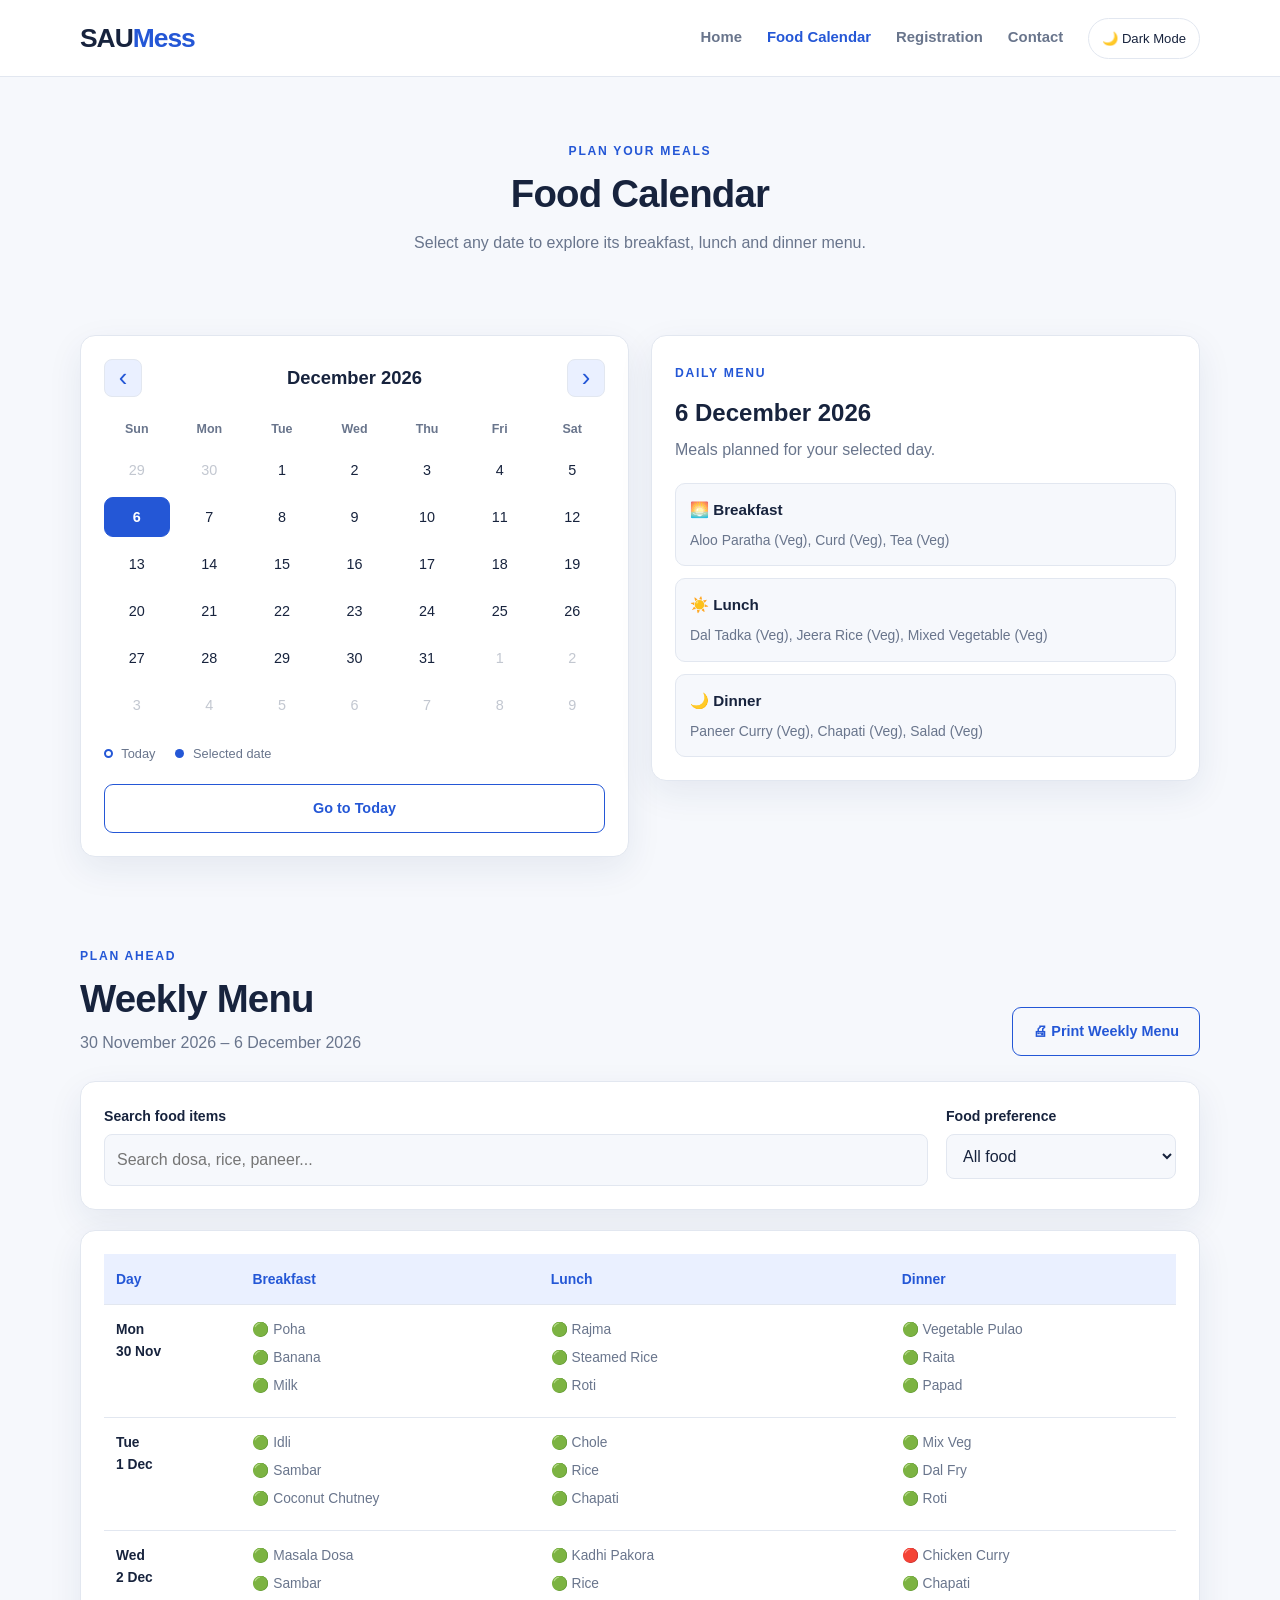
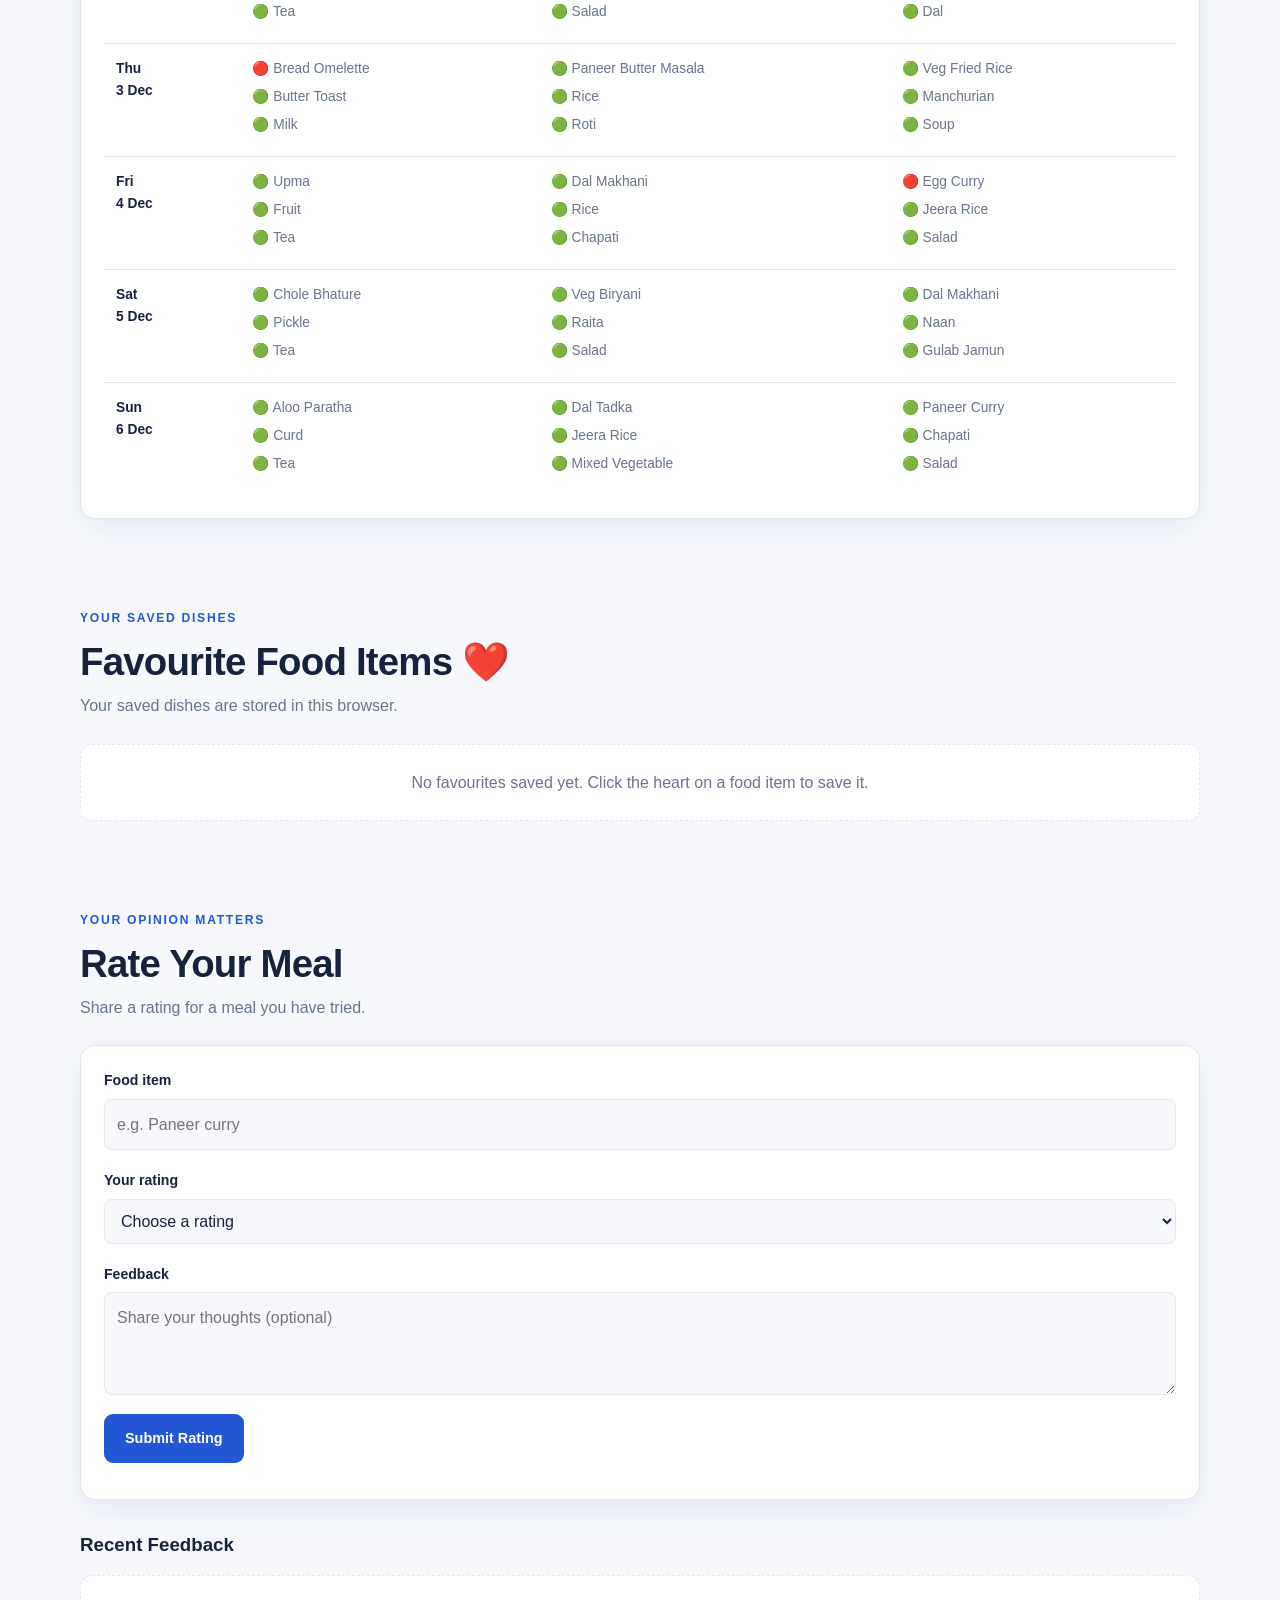
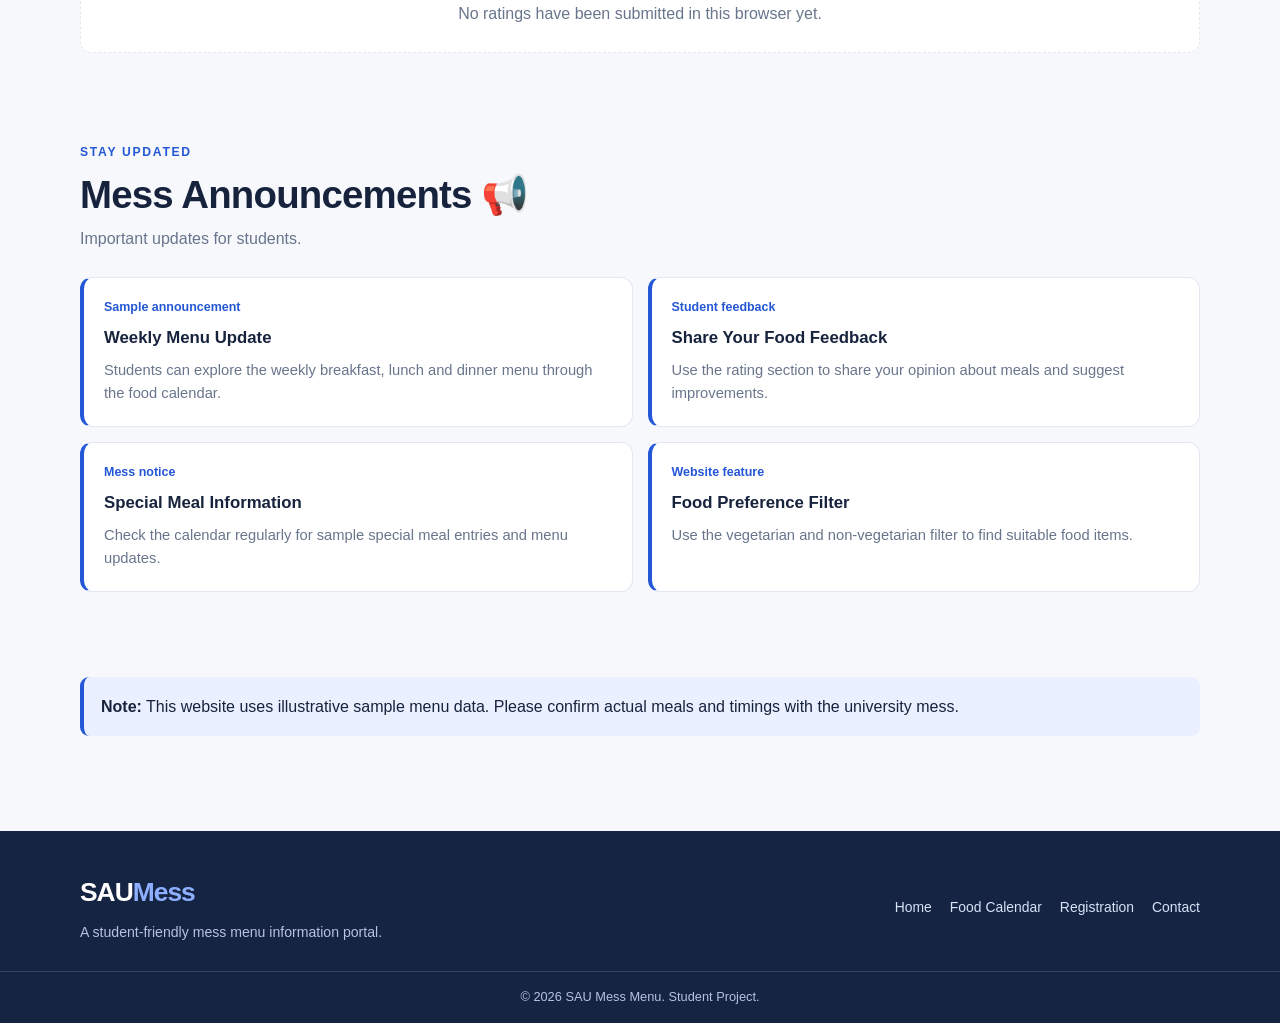
==== events.html @ 502792f8 "Add files via upload" ====
<!DOCTYPE html>
<html lang="en">
<head>
    <meta charset="UTF-8">
    <meta name="viewport" content="width=device-width, initial-scale=1.0">
    <title>Food Calendar | SAU Mess Menu</title>
    <link rel="stylesheet" href="style.css">
    <script src="script.js" defer></script>
</head>
<body>

<header class="site-header">
    <nav class="navbar container">
        <a href="index.html" class="logo">SAU<span>Mess</span></a>
        <button class="menu-toggle" id="menuToggle" aria-label="Toggle navigation">☰</button>

        <div class="nav-links" id="navLinks">
            <a href="index.html">Home</a>
            <a class="active" href="events.html">Food Calendar</a>
            <a href="registration.html">Registration</a>
            <a href="contact.html">Contact</a>
            <button class="theme-toggle" id="themeToggle" type="button">🌙 Dark Mode</button>
        </div>
    </nav>
</header>

<main class="container page-main">

    <section class="page-heading">
        <span class="eyebrow">PLAN YOUR MEALS</span>
        <h1>Food Calendar</h1>
        <p>Select any date to explore its breakfast, lunch and dinner menu.</p>
    </section>

    <section class="calendar-layout section">
        <div class="panel calendar-panel">
            <div class="calendar-top">
                <button class="icon-button" id="prevMonth" type="button" aria-label="Previous month">‹</button>
                <h2 id="monthYear">Month Year</h2>
                <button class="icon-button" id="nextMonth" type="button" aria-label="Next month">›</button>
            </div>

            <div class="calendar-weekdays">
                <span>Sun</span><span>Mon</span><span>Tue</span>
                <span>Wed</span><span>Thu</span><span>Fri</span><span>Sat</span>
            </div>

            <div class="calendar-days" id="calendarDays"></div>

            <div class="calendar-legend">
                <span><i class="legend-dot today-dot"></i> Today</span>
                <span><i class="legend-dot selected-dot"></i> Selected date</span>
            </div>

            <button class="btn btn-outline full-width" id="goToday" type="button">
                Go to Today
            </button>
        </div>

        <div class="panel selected-menu-panel">
            <span class="eyebrow">DAILY MENU</span>
            <h2 id="selectedDateText">Select a date</h2>
            <p class="muted-text">Meals planned for your selected day.</p>

            <div id="selectedMeals" class="selected-meals">
                <p class="muted-text">Choose a date from the calendar.</p>
            </div>
        </div>
    </section>

    <section class="section" id="weekly">
        <div class="section-heading">
            <div>
                <span class="eyebrow">PLAN AHEAD</span>
                <h2>Weekly Menu</h2>
                <p class="muted-text" id="weekRange">Select a date to view its week.</p>
            </div>
            <button class="btn btn-outline" id="printWeek" type="button">🖨 Print Weekly Menu</button>
        </div>

        <div class="panel filter-panel">
            <div class="search-box">
                <label for="menuSearch">Search food items</label>
                <input type="search" id="menuSearch" placeholder="Search dosa, rice, paneer...">
            </div>

            <div class="filter-box">
                <label for="foodFilter">Food preference</label>
                <select id="foodFilter">
                    <option value="all">All food</option>
                    <option value="veg">Vegetarian</option>
                    <option value="nonveg">Non-vegetarian</option>
                </select>
            </div>
        </div>

        <div class="weekly-menu-wrap panel" id="weeklyMenuWrap">
            <div id="weeklyMenu" class="weekly-menu">
                <p class="muted-text">Loading weekly menu...</p>
            </div>
        </div>
    </section>

    <section class="section" id="favourites">
        <div class="section-heading">
            <div>
                <span class="eyebrow">YOUR SAVED DISHES</span>
                <h2>Favourite Food Items ❤️</h2>
                <p class="muted-text">Your saved dishes are stored in this browser.</p>
            </div>
        </div>
        <div class="meal-grid" id="favouritesList">
            <p class="muted-text">You haven't saved any favourites yet.</p>
        </div>
    </section>

    <section class="section" id="feedback">
        <div class="section-heading">
            <div>
                <span class="eyebrow">YOUR OPINION MATTERS</span>
                <h2>Rate Your Meal</h2>
                <p class="muted-text">Share a rating for a meal you have tried.</p>
            </div>
        </div>

        <form id="ratingForm" class="panel form-card">
            <div class="form-group">
                <label for="ratingFood">Food item</label>
                <input type="text" id="ratingFood" placeholder="e.g. Paneer curry" required>
            </div>

            <div class="form-group">
                <label for="ratingScore">Your rating</label>
                <select id="ratingScore" required>
                    <option value="">Choose a rating</option>
                    <option value="5">★★★★★ - Excellent</option>
                    <option value="4">★★★★ - Very good</option>
                    <option value="3">★★★ - Good</option>
                    <option value="2">★★ - Needs improvement</option>
                    <option value="1">★ - Poor</option>
                </select>
            </div>

            <div class="form-group">
                <label for="ratingComment">Feedback</label>
                <textarea id="ratingComment" rows="3" placeholder="Share your thoughts (optional)"></textarea>
            </div>

            <button class="btn btn-primary" type="submit">Submit Rating</button>
            <p id="ratingMessage" class="form-message" aria-live="polite"></p>
        </form>

        <div class="feedback-results">
            <h3>Recent Feedback</h3>
            <div id="ratingList" class="rating-list"></div>
        </div>
    </section>

    <section class="section" id="announcements">
        <div class="section-heading">
            <div>
                <span class="eyebrow">STAY UPDATED</span>
                <h2>Mess Announcements 📢</h2>
                <p class="muted-text">Important updates for students.</p>
            </div>
        </div>
        <div class="announcement-list" id="announcementList"></div>
    </section>

    <section class="section">
        <div class="info-note">
            <strong>Note:</strong> This website uses illustrative sample menu data.
            Please confirm actual meals and timings with the university mess.
        </div>
    </section>

</main>

<footer class="site-footer">
    <div class="container footer-content">
        <div>
            <a href="index.html" class="logo footer-logo">SAU<span>Mess</span></a>
            <p>A student-friendly mess menu information portal.</p>
        </div>
        <div class="footer-links">
            <a href="index.html">Home</a>
            <a href="events.html">Food Calendar</a>
            <a href="registration.html">Registration</a>
            <a href="contact.html">Contact</a>
        </div>
    </div>
    <p class="copyright">© <span class="current-year"></span> SAU Mess Menu. Student Project.</p>
</footer>

</body>
</html>
---- style.css ----
/* =====================================
   SAU MESS MENU - MAIN STYLESHEET
===================================== */

:root {
    --primary: #2457d6;
    --primary-dark: #173fa8;
    --primary-light: #eaf0ff;
    --accent: #f2a93b;
    --background: #f6f8fc;
    --surface: #ffffff;
    --text: #17233d;
    --muted: #69758c;
    --border: #e2e7f0;
    --success: #23865b;
    --danger: #c34c4c;
    --shadow: 0 12px 35px rgba(30, 55, 100, 0.08);
}

body.dark-mode {
    --primary: #82a5ff;
    --primary-dark: #a9c0ff;
    --primary-light: #243453;
    --accent: #f4bd68;
    --background: #111827;
    --surface: #1c2739;
    --text: #eef3ff;
    --muted: #a8b4c9;
    --border: #354158;
    --success: #64d6a0;
    --danger: #ff8989;
    --shadow: 0 12px 35px rgba(0, 0, 0, 0.18);
}

* {
    margin: 0;
    padding: 0;
    box-sizing: border-box;
}

html {
    scroll-behavior: smooth;
}

body {
    font-family: Arial, Helvetica, sans-serif;
    background: var(--background);
    color: var(--text);
    line-height: 1.6;
    transition: background 0.25s, color 0.25s;
}

a {
    color: inherit;
    text-decoration: none;
}

button,
input,
select,
textarea {
    font: inherit;
}

button {
    cursor: pointer;
}

.container {
    width: min(1120px, 90%);
    margin: auto;
}

.section {
    padding-top: 65px;
    padding-bottom: 20px;
}

.muted-text {
    color: var(--muted);
}

.eyebrow {
    display: inline-block;
    color: var(--primary);
    font-size: 0.76rem;
    font-weight: 800;
    letter-spacing: 1.7px;
    margin-bottom: 10px;
}

/* HEADER AND NAVIGATION */

.site-header {
    background: var(--surface);
    border-bottom: 1px solid var(--border);
    position: sticky;
    top: 0;
    z-index: 100;
}

.navbar {
    min-height: 76px;
    display: flex;
    align-items: center;
    justify-content: space-between;
    gap: 20px;
}

.logo {
    font-size: 1.65rem;
    font-weight: 900;
    color: var(--text);
    letter-spacing: -1px;
}

.logo span {
    color: var(--primary);
}

.nav-links {
    display: flex;
    align-items: center;
    gap: 25px;
}

.nav-links a {
    color: var(--muted);
    font-size: 0.93rem;
    font-weight: 600;
    transition: color 0.2s;
}

.nav-links a:hover,
.nav-links a.active {
    color: var(--primary);
}

.theme-toggle {
    border: 1px solid var(--border);
    background: var(--surface);
    color: var(--text);
    border-radius: 30px;
    padding: 9px 13px;
    font-size: 0.82rem;
}

.menu-toggle {
    display: none;
    background: var(--primary-light);
    color: var(--primary);
    border: none;
    border-radius: 8px;
    padding: 8px 12px;
    font-size: 1.3rem;
}

/* BUTTONS */

.btn {
    display: inline-flex;
    justify-content: center;
    align-items: center;
    gap: 8px;
    border: 1px solid transparent;
    border-radius: 9px;
    padding: 12px 20px;
    font-weight: 700;
    font-size: 0.9rem;
    transition: 0.2s;
    cursor: pointer;
}

.btn-primary {
    color: white;
    background: var(--primary);
}

.btn-primary:hover {
    background: var(--primary-dark);
    transform: translateY(-2px);
}

.btn-outline {
    color: var(--primary);
    border-color: var(--primary);
    background: transparent;
}

.btn-outline:hover {
    background: var(--primary-light);
}

.btn-light {
    background: white;
    color: #2457d6;
}

.full-width {
    width: 100%;
}

/* HERO SECTION */

.hero {
    background:
        radial-gradient(circle at 85% 20%, rgba(255,255,255,0.65), transparent 28%),
        linear-gradient(125deg, #e8efff, #f6f8fc 70%);
    overflow: hidden;
}

body.dark-mode .hero {
    background: linear-gradient(125deg, #202e49, #111827 75%);
}

.hero-content {
    min-height: 465px;
    display: grid;
    grid-template-columns: 1.15fr 0.85fr;
    align-items: center;
    gap: 35px;
    padding-top: 50px;
    padding-bottom: 50px;
}

.hero h1 {
    font-size: clamp(2.5rem, 5vw, 4.2rem);
    line-height: 1.12;
    letter-spacing: -2px;
    margin-bottom: 20px;
}

.hero h1 span {
    color: var(--primary);
}

.hero-text p {
    color: var(--muted);
    max-width: 550px;
    margin-bottom: 27px;
    font-size: 1.05rem;
}

.hero-buttons {
    display: flex;
    flex-wrap: wrap;
    gap: 12px;
}

.hero-visual {
    min-height: 320px;
    display: flex;
    align-items: center;
    justify-content: center;
    position: relative;
}

.food-illustration {
    height: 245px;
    width: 245px;
    display: grid;
    place-items: center;
    border-radius: 50%;
    background: white;
    box-shadow: 0 20px 60px rgba(36, 87, 214, 0.16);
    font-size: 8rem;
}

.floating-note {
    position: absolute;
    bottom: 28px;
    right: 0;
    background: var(--surface);
    border: 1px solid var(--border);
    box-shadow: var(--shadow);
    border-radius: 12px;
    padding: 13px 18px;
    font-weight: 700;
    color: var(--primary);
}

/* SECTION HEADINGS */

.section-heading {
    display: flex;
    justify-content: space-between;
    align-items: end;
    gap: 20px;
    margin-bottom: 25px;
}

.section-heading h2,
.page-heading h1 {
    font-size: clamp(1.8rem, 3vw, 2.5rem);
    letter-spacing: -0.8px;
    line-height: 1.2;
}

.section-heading p {
    margin-top: 8px;
    color: var(--muted);
}

.centered {
    display: flex;
    flex-direction: column;
    align-items: center;
    text-align: center;
}

.text-link {
    color: var(--primary);
    font-weight: 700;
    white-space: nowrap;
}

/* MEAL CARDS */

.meal-grid {
    display: grid;
    grid-template-columns: repeat(3, 1fr);
    gap: 20px;
}

.meal-card {
    background: var(--surface);
    border: 1px solid var(--border);
    border-radius: 15px;
    padding: 23px;
    box-shadow: var(--shadow);
    min-width: 0;
}

.meal-card-top {
    display: flex;
    align-items: center;
    justify-content: space-between;
    gap: 10px;
    margin-bottom: 14px;
}

.meal-icon {
    font-size: 1.8rem;
}

.meal-card h3 {
    margin-bottom: 12px;
    font-size: 1.15rem;
}

.meal-card ul {
    list-style: none;
    display: grid;
    gap: 9px;
}

.meal-card li {
    display: flex;
    align-items: center;
    gap: 9px;
    font-size: 0.91rem;
    color: var(--muted);
}

.food-dot {
    height: 9px;
    width: 9px;
    display: inline-block;
    flex-shrink: 0;
    border-radius: 50%;
    border: 1.5px solid #23865b;
}

.food-dot.veg {
    background: #23865b;
}

.food-dot.nonveg {
    background: #d94b4b;
    border-color: #d94b4b;
}

.meal-card-bottom {
    border-top: 1px solid var(--border);
    padding-top: 13px;
    margin-top: 15px;
    display: flex;
    align-items: center;
    justify-content: space-between;
    gap: 10px;
    color: var(--muted);
    font-size: 0.82rem;
}

.favorite-button {
    background: var(--primary-light);
    border: none;
    border-radius: 20px;
    padding: 7px 11px;
    color: var(--primary);
    font-size: 0.84rem;
}

.favorite-button.saved {
    color: #d94b6a;
}

.empty-state {
    background: var(--surface);
    border: 1px dashed var(--border);
    color: var(--muted);
    border-radius: 12px;
    padding: 25px;
    text-align: center;
    grid-column: 1 / -1;
}

/* FEATURES */

.features-section {
    background: var(--surface);
    margin-top: 50px;
    padding-bottom: 65px;
}

.feature-grid {
    display: grid;
    grid-template-columns: repeat(4, 1fr);
    gap: 17px;
    margin-top: 28px;
}

.feature-card {
    background: var(--background);
    border: 1px solid var(--border);
    padding: 24px;
    border-radius: 14px;
    transition: transform 0.2s, box-shadow 0.2s;
}

.feature-card:hover {
    transform: translateY(-5px);
    box-shadow: var(--shadow);
}

.feature-icon {
    font-size: 2rem;
    display: inline-block;
    margin-bottom: 12px;
}

.feature-card h3 {
    margin-bottom: 8px;
}

.feature-card p {
    color: var(--muted);
    font-size: 0.9rem;
    margin-bottom: 15px;
}

.feature-card a {
    color: var(--primary);
    font-size: 0.87rem;
    font-weight: 700;
}

/* ANNOUNCEMENTS */

.announcement-preview {
    display: flex;
    align-items: center;
    justify-content: space-between;
    gap: 20px;
    margin-bottom: 20px;
}

.announcement-preview p {
    color: var(--muted);
    margin-top: 7px;
}

.announcement-list {
    display: grid;
    grid-template-columns: repeat(2, 1fr);
    gap: 15px;
}

.announcement-card {
    background: var(--surface);
    border: 1px solid var(--border);
    border-left: 4px solid var(--primary);
    border-radius: 12px;
    padding: 20px;
}

.announcement-card h3 {
    margin-bottom: 7px;
    font-size: 1.05rem;
}

.announcement-card p {
    color: var(--muted);
    font-size: 0.92rem;
}

.announcement-date {
    display: block;
    color: var(--primary);
    font-size: 0.78rem;
    font-weight: 700;
    margin-bottom: 7px;
}

/* CTA */

.cta-banner {
    background: linear-gradient(110deg, #2457d6, #527fe8);
    color: white;
    border-radius: 18px;
    padding: 35px;
    display: flex;
    align-items: center;
    justify-content: space-between;
    gap: 20px;
}

.cta-banner h2 {
    font-size: 1.8rem;
}

.cta-banner p {
    opacity: 0.9;
    margin-top: 7px;
}

/* PAGE HEADINGS */

.page-main {
    min-height: 70vh;
}

.page-heading {
    text-align: center;
    padding-top: 60px;
    padding-bottom: 15px;
}

.page-heading p {
    color: var(--muted);
    margin-top: 12px;
}

/* PANELS AND CALENDAR */

.panel {
    background: var(--surface);
    border: 1px solid var(--border);
    border-radius: 15px;
    padding: 23px;
    box-shadow: var(--shadow);
}

.calendar-layout {
    display: grid;
    grid-template-columns: 1fr 1fr;
    align-items: start;
    gap: 22px;
}

.calendar-top {
    display: flex;
    justify-content: space-between;
    align-items: center;
    margin-bottom: 23px;
    gap: 10px;
}

.calendar-top h2 {
    font-size: 1.15rem;
    text-align: center;
}

.icon-button {
    border: 1px solid var(--border);
    color: var(--primary);
    background: var(--primary-light);
    border-radius: 8px;
    height: 38px;
    width: 38px;
    font-size: 1.6rem;
    line-height: 1;
}

.calendar-weekdays,
.calendar-days {
    display: grid;
    grid-template-columns: repeat(7, 1fr);
    gap: 7px;
    text-align: center;
}

.calendar-weekdays {
    color: var(--muted);
    font-size: 0.78rem;
    font-weight: 700;
    margin-bottom: 10px;
}

.calendar-day {
    min-height: 40px;
    border: 1px solid transparent;
    border-radius: 9px;
    background: transparent;
    color: var(--text);
    font-size: 0.9rem;
}

.calendar-day:hover {
    background: var(--primary-light);
}

.calendar-day.today {
    border-color: var(--primary);
    color: var(--primary);
    font-weight: 800;
}

.calendar-day.selected {
    background: var(--primary);
    color: white;
    font-weight: 800;
}

.calendar-day.other-month {
    color: var(--muted);
    opacity: 0.4;
}

.calendar-legend {
    display: flex;
    gap: 20px;
    margin: 19px 0;
    color: var(--muted);
    font-size: 0.8rem;
}

.legend-dot {
    height: 9px;
    width: 9px;
    display: inline-block;
    border-radius: 50%;
    margin-right: 5px;
}

.today-dot {
    background: transparent;
    border: 2px solid var(--primary);
}

.selected-dot {
    background: var(--primary);
}

.selected-menu-panel h2 {
    margin-bottom: 5px;
}

.selected-meals {
    display: grid;
    gap: 12px;
    margin-top: 20px;
}

.selected-meal {
    padding: 14px;
    background: var(--background);
    border: 1px solid var(--border);
    border-radius: 10px;
}

.selected-meal h3 {
    font-size: 0.95rem;
    margin-bottom: 7px;
}

.selected-meal p {
    color: var(--muted);
    font-size: 0.87rem;
}

/* SEARCH AND FILTERS */

.filter-panel {
    display: grid;
    grid-template-columns: 1fr 230px;
    gap: 18px;
    margin-bottom: 20px;
}

.form-group,
.search-box,
.filter-box {
    display: flex;
    flex-direction: column;
    gap: 7px;
}

.form-group label,
.search-box label,
.filter-box label {
    font-size: 0.88rem;
    font-weight: 700;
}

input,
select,
textarea {
    width: 100%;
    border: 1px solid var(--border);
    background: var(--background);
    color: var(--text);
    border-radius: 8px;
    padding: 12px;
    outline: none;
}

input:focus,
select:focus,
textarea:focus {
    border-color: var(--primary);
    box-shadow: 0 0 0 3px rgba(36, 87, 214, 0.1);
}

textarea {
    resize: vertical;
}

/* WEEKLY MENU */

.weekly-menu-wrap {
    overflow-x: auto;
}

.weekly-menu {
    min-width: 700px;
}

.weekly-table {
    width: 100%;
    border-collapse: collapse;
    text-align: left;
}

.weekly-table th,
.weekly-table td {
    border-bottom: 1px solid var(--border);
    padding: 14px 12px;
    vertical-align: top;
}

.weekly-table th {
    background: var(--primary-light);
    color: var(--primary);
    font-size: 0.87rem;
}

.weekly-table td {
    font-size: 0.86rem;
}

.weekly-table tr:last-child td {
    border-bottom: none;
}

.weekly-day {
    font-weight: 800;
    white-space: nowrap;
}

.weekly-food {
    display: block;
    margin-bottom: 6px;
    color: var(--muted);
}

/* FORMS */

.form-section {
    max-width: 820px;
    margin: 30px auto 70px;
}

.form-card h2 {
    margin-bottom: 23px;
}

.form-grid {
    display: grid;
    grid-template-columns: 1fr 1fr;
    gap: 20px;
}

.form-card .form-group {
    margin-bottom: 19px;
}

.checkbox-label {
    display: flex;
    align-items: center;
    gap: 10px;
    color: var(--muted);
    font-size: 0.9rem;
    margin: 10px 0 20px;
}

.checkbox-label input {
    width: auto;
    accent-color: var(--primary);
}

.form-message {
    margin-top: 13px;
    font-size: 0.9rem;
    font-weight: 700;
}

.form-message.success {
    color: var(--success);
}

.form-message.error {
    color: var(--danger);
}

.small-note {
    margin-top: 15px;
    font-size: 0.79rem;
    color: var(--muted);
}

/* RATING SECTION */

.feedback-results {
    margin-top: 30px;
}

.feedback-results h3 {
    margin-bottom: 15px;
}

.rating-list {
    display: grid;
    gap: 12px;
}

.rating-entry {
    background: var(--surface);
    border: 1px solid var(--border);
    padding: 17px;
    border-radius: 11px;
}

.rating-entry strong {
    display: block;
    margin-bottom: 5px;
}

.rating-stars {
    color: #e7a323;
    letter-spacing: 2px;
}

.rating-entry p {
    color: var(--muted);
    font-size: 0.88rem;
    margin-top: 5px;
}

/* CONTACT PAGE */

.contact-layout {
    display: grid;
    grid-template-columns: 0.8fr 1.2fr;
    gap: 25px;
    align-items: start;
    padding-bottom: 60px;
}

.contact-info {
    display: grid;
    gap: 15px;
}

.contact-card {
    padding: 22px;
    background: var(--surface);
    border: 1px solid var(--border);
    border-radius: 13px;
}

.contact-card p {
    color: var(--muted);
    font-size: 0.9rem;
}

/* FAVOURITES AND NOTES */

.info-note {
    background: var(--primary-light);
    border-left: 4px solid var(--primary);
    border-radius: 9px;
    padding: 17px;
    color: var(--text);
}

/* FOOTER */

.site-footer {
    background: #152443;
    color: #eaf0ff;
    margin-top: 75px;
    padding: 40px 0 15px;
}

.footer-content {
    display: flex;
    justify-content: space-between;
    align-items: center;
    gap: 25px;
}

.footer-logo {
    color: white;
}

.footer-logo span {
    color: #8eafff;
}

.footer-content p {
    color: #b6c3df;
    font-size: 0.88rem;
    margin-top: 7px;
}

.footer-links {
    display: flex;
    flex-wrap: wrap;
    gap: 18px;
}

.footer-links a {
    color: #d9e2f7;
    font-size: 0.87rem;
}

.footer-links a:hover {
    color: white;
}

.copyright {
    border-top: 1px solid rgba(255,255,255,0.15);
    text-align: center;
    color: #b6c3df;
    font-size: 0.8rem;
    margin-top: 28px;
    padding-top: 15px;
}

/* RESPONSIVE DESIGN */

@media (max-width: 900px) {
    .feature-grid {
        grid-template-columns: repeat(2, 1fr);
    }

    .meal-grid {
        grid-template-columns: repeat(2, 1fr);
    }

    .hero-content {
        grid-template-columns: 1fr 0.7fr;
    }

    .nav-links {
        gap: 14px;
    }
}

@media (max-width: 700px) {
    .menu-toggle {
        display: block;
    }

    .navbar {
        flex-wrap: wrap;
        padding-top: 12px;
        padding-bottom: 12px;
    }

    .nav-links {
        display: none;
        width: 100%;
        flex-direction: column;
        align-items: stretch;
        gap: 0;
        padding: 10px 0;
    }

    .nav-links.show {
        display: flex;
    }

    .nav-links a,
    .theme-toggle {
        padding: 12px;
        text-align: left;
    }

    .hero-content {
        grid-template-columns: 1fr;
        text-align: center;
    }

    .hero-text p {
        margin-left: auto;
        margin-right: auto;
    }

    .hero-buttons {
        justify-content: center;
    }

    .hero-visual {
        min-height: 260px;
    }

    .food-illustration {
        height: 190px;
        width: 190px;
        font-size: 6rem;
    }

    .floating-note {
        right: 5%;
    }

    .calendar-layout,
    .contact-layout {
        grid-template-columns: 1fr;
    }

    .section-heading,
    .announcement-preview,
    .cta-banner {
        align-items: flex-start;
        flex-direction: column;
    }

    .filter-panel {
        grid-template-columns: 1fr;
    }

    .footer-content {
        align-items: flex-start;
        flex-direction: column;
    }
}

@media (max-width: 500px) {
    .container {
        width: 92%;
    }

    .meal-grid,
    .feature-grid,
    .announcement-list,
    .form-grid {
        grid-template-columns: 1fr;
    }

    .panel {
        padding: 17px;
    }

    .hero h1 {
        font-size: 2.5rem;
    }

    .cta-banner {
        padding: 25px;
    }

    .calendar-weekdays,
    .calendar-days {
        gap: 3px;
    }

    .calendar-day {
        min-height: 36px;
        font-size: 0.82rem;
    }

    .calendar-legend {
        flex-wrap: wrap;
    }
}

/* PRINT WEEKLY MENU */

@media print {
    body {
        background: white;
        color: black;
    }

    .site-header,
    .site-footer,
    .page-heading,
    .calendar-layout,
    .filter-panel,
    #favourites,
    #feedback,
    #announcements,
    .section-heading button,
    .info-note {
        display: none !important;
    }

    .container {
        width: 100%;
    }

    #weekly {
        padding: 0;
        margin: 0;
    }

    #weekly .section-heading {
        display: block;
    }

    .weekly-menu-wrap,
    .panel {
        box-shadow: none;
        border: none;
    }

    .weekly-menu {
        min-width: 0;
    }

    .weekly-table th,
    .weekly-table td {
        color: black;
        border: 1px solid #bbb;
    }
}
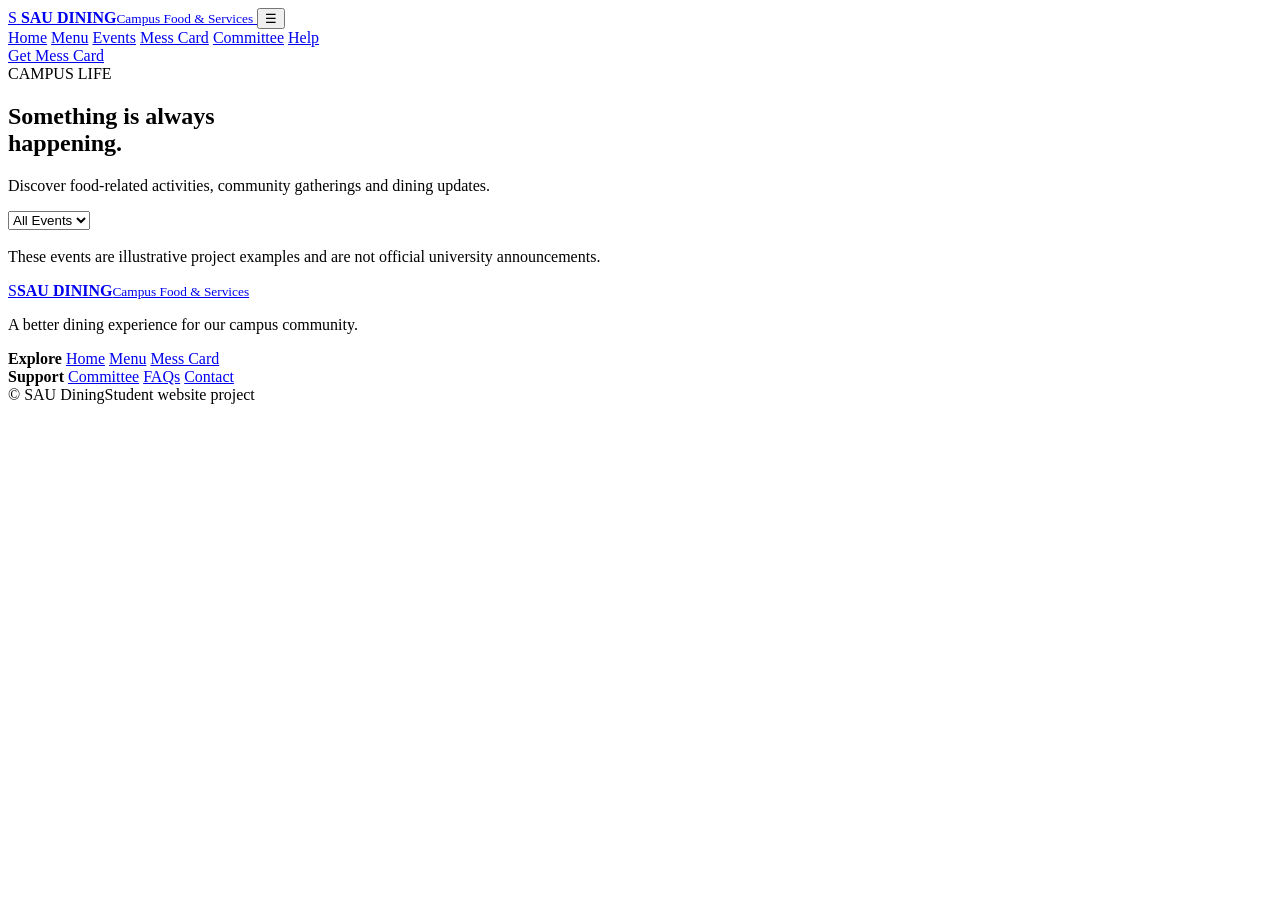
==== commit e616886d: "Replace all old websites to the new websites" ====
--- a/events.html
+++ b/events.html
@@ -2,196 +2,78 @@
 <!DOCTYPE html>
 <html lang="en">
 <head>
-    <meta charset="UTF-8">
-    <meta name="viewport" content="width=device-width, initial-scale=1.0">
-    <title>Food Calendar | SAU Mess Menu</title>
-    <link rel="stylesheet" href="style.css">
-    <script src="script.js" defer></script>
+<meta charset="UTF-8">
+<meta name="viewport" content="width=device-width, initial-scale=1.0">
+<title>Events | SAU Dining</title>
+<link href="https://fonts.googleapis.com/css2?family=DM+Sans:wght@400;500;600;700&family=Manrope:wght@400;700;800&display=swap" rel="stylesheet">
+<link rel="stylesheet" href="assets/css/style.css">
 </head>
-<body>
-
-<header class="site-header">
-    <nav class="navbar container">
-        <a href="index.html" class="logo">SAU<span>Mess</span></a>
-        <button class="menu-toggle" id="menuToggle" aria-label="Toggle navigation">☰</button>
-
-        <div class="nav-links" id="navLinks">
-            <a href="index.html">Home</a>
-            <a class="active" href="events.html">Food Calendar</a>
-            <a href="registration.html">Registration</a>
-            <a href="contact.html">Contact</a>
-            <button class="theme-toggle" id="themeToggle" type="button">🌙 Dark Mode</button>
-        </div>
-    </nav>
+<body data-page="events">
+<div class="site-shell">
+<header class="topbar">
+<a href="index.html" class="brand">
+<span class="brand-mark">S</span>
+<span class="brand-text"><strong>SAU DINING</strong><small>Campus Food & Services</small></span>
+</a>
+<button class="mobile-menu-btn" id="mobileMenuBtn">☰</button>
+<nav class="main-nav" id="mainNav">
+<a class="nav-link" href="index.html">Home</a>
+<a class="nav-link" href="index.html#menuSection">Menu</a>
+<a class="nav-link active" href="events.html">Events</a>
+<a class="nav-link" href="mess-card.html">Mess Card</a>
+<a class="nav-link" href="committee.html">Committee</a>
+<a class="nav-link" href="faq.html">Help</a>
+</nav>
+<div class="header-actions">
+<a href="mess-card.html" class="button button-primary button-small">Get Mess Card</a>
+</div>
 </header>
 
-<main class="container page-main">
+<section class="page-hero">
+<span class="eyebrow">CAMPUS LIFE</span>
+<h1>Something is always<br>happening.</h1>
+<p>Discover food-related activities, community gatherings and dining updates.</p>
+</section>
 
-    <section class="page-heading">
-        <span class="eyebrow">PLAN YOUR MEALS</span>
-        <h1>Food Calendar</h1>
-        <p>Select any date to explore its breakfast, lunch and dinner menu.</p>
-    </section>
+<main class="page-content">
+<div class="events-filter">
+<select id="eventFilter">
+<option value="all">All Events</option>
+<option value="Dining">Dining</option>
+<option value="Food">Food</option>
+<option value="Student">Student</option>
+</select>
+</div>
 
-    <section class="calendar-layout section">
-        <div class="panel calendar-panel">
-            <div class="calendar-top">
-                <button class="icon-button" id="prevMonth" type="button" aria-label="Previous month">‹</button>
-                <h2 id="monthYear">Month Year</h2>
-                <button class="icon-button" id="nextMonth" type="button" aria-label="Next month">›</button>
-            </div>
-
-            <div class="calendar-weekdays">
-                <span>Sun</span><span>Mon</span><span>Tue</span>
-                <span>Wed</span><span>Thu</span><span>Fri</span><span>Sat</span>
-            </div>
-
-            <div class="calendar-days" id="calendarDays"></div>
-
-            <div class="calendar-legend">
-                <span><i class="legend-dot today-dot"></i> Today</span>
-                <span><i class="legend-dot selected-dot"></i> Selected date</span>
-            </div>
-
-            <button class="btn btn-outline full-width" id="goToday" type="button">
-                Go to Today
-            </button>
-        </div>
-
-        <div class="panel selected-menu-panel">
-            <span class="eyebrow">DAILY MENU</span>
-            <h2 id="selectedDateText">Select a date</h2>
-            <p class="muted-text">Meals planned for your selected day.</p>
-
-            <div id="selectedMeals" class="selected-meals">
-                <p class="muted-text">Choose a date from the calendar.</p>
-            </div>
-        </div>
-    </section>
-
-    <section class="section" id="weekly">
-        <div class="section-heading">
-            <div>
-                <span class="eyebrow">PLAN AHEAD</span>
-                <h2>Weekly Menu</h2>
-                <p class="muted-text" id="weekRange">Select a date to view its week.</p>
-            </div>
-            <button class="btn btn-outline" id="printWeek" type="button">🖨 Print Weekly Menu</button>
-        </div>
-
-        <div class="panel filter-panel">
-            <div class="search-box">
-                <label for="menuSearch">Search food items</label>
-                <input type="search" id="menuSearch" placeholder="Search dosa, rice, paneer...">
-            </div>
-
-            <div class="filter-box">
-                <label for="foodFilter">Food preference</label>
-                <select id="foodFilter">
-                    <option value="all">All food</option>
-                    <option value="veg">Vegetarian</option>
-                    <option value="nonveg">Non-vegetarian</option>
-                </select>
-            </div>
-        </div>
-
-        <div class="weekly-menu-wrap panel" id="weeklyMenuWrap">
-            <div id="weeklyMenu" class="weekly-menu">
-                <p class="muted-text">Loading weekly menu...</p>
-            </div>
-        </div>
-    </section>
-
-    <section class="section" id="favourites">
-        <div class="section-heading">
-            <div>
-                <span class="eyebrow">YOUR SAVED DISHES</span>
-                <h2>Favourite Food Items ❤️</h2>
-                <p class="muted-text">Your saved dishes are stored in this browser.</p>
-            </div>
-        </div>
-        <div class="meal-grid" id="favouritesList">
-            <p class="muted-text">You haven't saved any favourites yet.</p>
-        </div>
-    </section>
-
-    <section class="section" id="feedback">
-        <div class="section-heading">
-            <div>
-                <span class="eyebrow">YOUR OPINION MATTERS</span>
-                <h2>Rate Your Meal</h2>
-                <p class="muted-text">Share a rating for a meal you have tried.</p>
-            </div>
-        </div>
-
-        <form id="ratingForm" class="panel form-card">
-            <div class="form-group">
-                <label for="ratingFood">Food item</label>
-                <input type="text" id="ratingFood" placeholder="e.g. Paneer curry" required>
-            </div>
-
-            <div class="form-group">
-                <label for="ratingScore">Your rating</label>
-                <select id="ratingScore" required>
-                    <option value="">Choose a rating</option>
-                    <option value="5">★★★★★ - Excellent</option>
-                    <option value="4">★★★★ - Very good</option>
-                    <option value="3">★★★ - Good</option>
-                    <option value="2">★★ - Needs improvement</option>
-                    <option value="1">★ - Poor</option>
-                </select>
-            </div>
-
-            <div class="form-group">
-                <label for="ratingComment">Feedback</label>
-                <textarea id="ratingComment" rows="3" placeholder="Share your thoughts (optional)"></textarea>
-            </div>
-
-            <button class="btn btn-primary" type="submit">Submit Rating</button>
-            <p id="ratingMessage" class="form-message" aria-live="polite"></p>
-        </form>
-
-        <div class="feedback-results">
-            <h3>Recent Feedback</h3>
-            <div id="ratingList" class="rating-list"></div>
-        </div>
-    </section>
-
-    <section class="section" id="announcements">
-        <div class="section-heading">
-            <div>
-                <span class="eyebrow">STAY UPDATED</span>
-                <h2>Mess Announcements 📢</h2>
-                <p class="muted-text">Important updates for students.</p>
-            </div>
-        </div>
-        <div class="announcement-list" id="announcementList"></div>
-    </section>
-
-    <section class="section">
-        <div class="info-note">
-            <strong>Note:</strong> This website uses illustrative sample menu data.
-            Please confirm actual meals and timings with the university mess.
-        </div>
-    </section>
-
+<div class="card-grid" id="eventsGrid"></div>
+<p class="form-status" style="margin-top:18px">
+These events are illustrative project examples and are not official university announcements.
+</p>
 </main>
 
 <footer class="site-footer">
-    <div class="container footer-content">
-        <div>
-            <a href="index.html" class="logo footer-logo">SAU<span>Mess</span></a>
-            <p>A student-friendly mess menu information portal.</p>
-        </div>
-        <div class="footer-links">
-            <a href="index.html">Home</a>
-            <a href="events.html">Food Calendar</a>
-            <a href="registration.html">Registration</a>
-            <a href="contact.html">Contact</a>
-        </div>
-    </div>
-    <p class="copyright">© <span class="current-year"></span> SAU Mess Menu. Student Project.</p>
+<div class="footer-main">
+<div class="footer-brand">
+<a href="index.html" class="brand"><span class="brand-mark">S</span><span class="brand-text"><strong>SAU DINING</strong><small>Campus Food & Services</small></span></a>
+<p>A better dining experience for our campus community.</p>
+</div>
+<div class="footer-links">
+<strong>Explore</strong>
+<a href="index.html">Home</a>
+<a href="index.html#menuSection">Menu</a>
+<a href="mess-card.html">Mess Card</a>
+</div>
+<div class="footer-links">
+<strong>Support</strong>
+<a href="committee.html">Committee</a>
+<a href="faq.html">FAQs</a>
+<a href="contacts.html">Contact</a>
+</div>
+</div>
+<div class="footer-bottom"><span>© <span id="eventYear"></span> SAU Dining</span><span>Student website project</span></div>
 </footer>
-
+</div>
+<div id="toastContainer" class="toast-container"></div>
+<script src="assets/js/script.js"></script>
 </body>
 </html>
